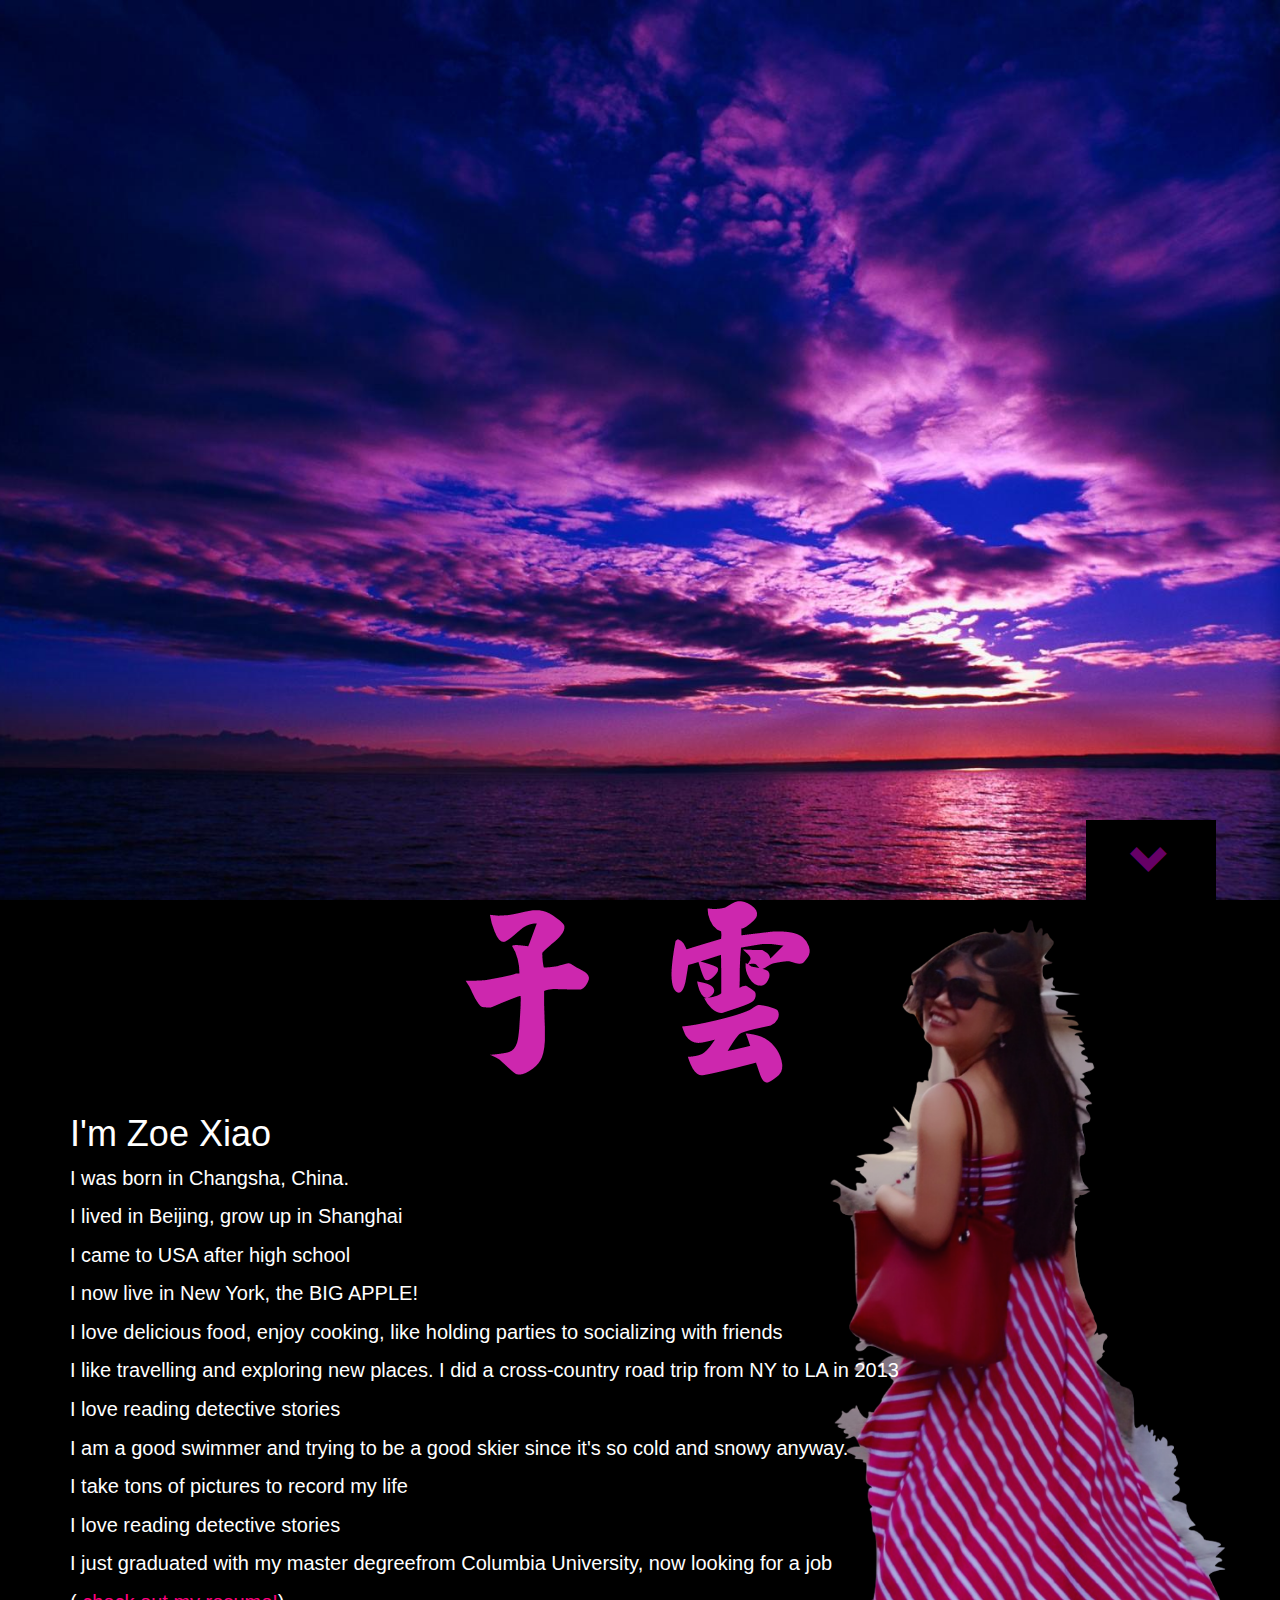
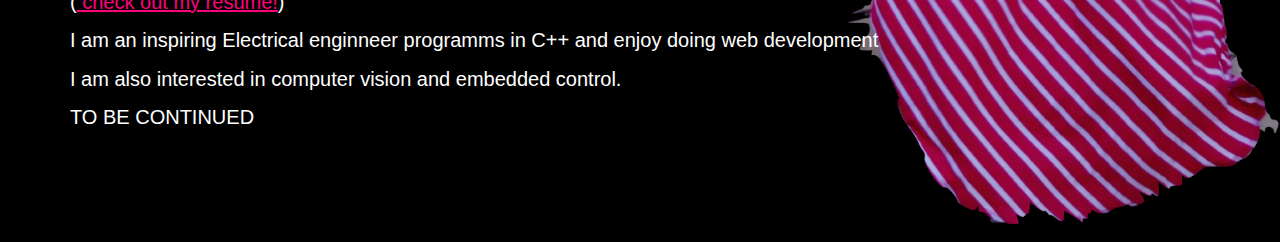
==== index.html @ f839dc93 "version 0.0" ====
<!DOCTYPE html>
<html lang="en">
  <head>
  	<meta charset="utf-8">
    <meta http-equiv="X-UA-Compatible" content="IE=edge">
    <meta name="author" content="Zoe Xiao">
    <meta name="description" content="Zoe Xiao's personal website">
    <meta name="viewport" content="width=device-width, initial-scale=1">

    <title>Violet Clouds</title>

    <!-- jQuery-UI core CSS -->
    <link href="./css/jquery/jquery-ui.min.css" rel="stylesheet">
  	<!-- Bootstrap core CSS -->
    <link href="./css/bootstrap.min.css" rel="stylesheet">
    <!-- Customerize CSS -->
  	<link rel="stylesheet" type="text/css" href="./css/style.css">

  	<!-- jQuery core JavaScript -->
    <script src="./js/jquery/jquery.js"></script>
  	<!-- Bootstrap core JavaScript -->
    <script src="./js/bootstrap.min.js"></script>
    <!-- jQuery-UI core JavaScript -->
    <script src="./js/jquery/jquery-ui.min.js"></script>
    <!-- BouncingEffect core JavaScript -->
    <script type="text/javascript" src="http://code.jquery.com/jquery-1.10.2.min.js"></script>
    <script type="text/javascript" src="http://s3.amazonaws.com/codecademy-content/courses/hour-of-code/js/alphabet.js"></script>
  </head>
  <body>
  	<div class="top ">
  		<div class="container-fluid hidden-xs">
  		<!-- BouncingEffect JavaScript -->
  			<div class="canvas">
  				<canvas id="myCanvas"></canvas> 
	    		<script type="text/javascript" src="http://s3.amazonaws.com/codecademy-content/courses/hour-of-code/js/bubbles.js"></script>
	    		<script type="text/javascript" src="./js/main.js"></script>
	    	</div>
		</div>
	    <div class="container-fluid visible-xs">
	    	<div class="row">
	    	<div class="col-xs-12">
	    	<img class="img-responsive" style="margin:auto auto;"src="./css/img/ziyun.PNG">
	    	<h1 class="text-center"> Violet Clouds</h1>
	    	</div>
			</div>
	    </div>
	    <a href="#profile" class="side-bar">	
			<span class="glyphicon glyphicon-chevron-down"></span>
		</a>
	</div>
	<div id="profile">
		<div class="container-fluid hidden-xs">
			<div class="row">
	    	<div class="col-xs-12 col-md-8 col-lg-6 col-md-offset-2 col-lg-offset-3">
	    	<img class="img-responsive" style="margin:auto auto;"src="./css/img/ziyun.PNG">
	    	</div>
			</div>
		</div>
		<div class="container">
      		  <h1>I'm Zoe Xiao</h1>
		      <p>I was born in Changsha, China.</p>
		      <p>I lived in Beijing, grow up in Shanghai</p>
		      <p>I came to USA after high school </p>
		      <p>I now live in New York, the BIG APPLE!</p>
		      <p>I love delicious food, enjoy cooking, like holding parties to socializing with friends</p>
		      <p>I like travelling and exploring new places. I did a cross-country road trip from NY to LA in 2013</p>
		      <p>I love reading detective stories</p>
		      <p>I am a good swimmer and trying to be a good skier since it's so cold and snowy anyway.</p>
		      <p>I take tons of pictures to record my life </p>
		      <p>I love reading detective stories</p>
		      <p>I just graduated with my master degreefrom Columbia University, now looking for a job </p>
		      <p>(<a href="resume.html"> check out my resume!</a>)</p>
		      <p>I am an inspiring Electrical enginneer programms in C++ and enjoy doing web development</p>
		      <p>I am also interested in computer vision and embedded control.</p>
		      <p> TO BE CONTINUED </p>
    	</div>
	</div>
  </body>
</html>
---- css/style.css ----
* {
	margin: 0;
	padding: 0;
	color: white;
	font-size: 20px;
}
body{
	background-color: #000000;
}
a,a:focus,a:hover{
	color:#FF007F;
	text-decoration: underline;
}
a:focus,a:hover{
	font-size: larger;
}

div.top{
	height: 100vh;
	background: no-repeat center right fixed url("./img/purplecloud.jpg");
	-webkit-background-size: 100%; 
    -moz-background-size: 100%; 
    -o-background-size: 100%; 
    background-size: 100%; 
	
	-webkit-background-size: cover;
	-moz-background-size: cover;
	-o-background-size: cover;
	background-size: cover;
}

div.canvas{
	width: 1000px;
	margin-left: auto;
	margin-right: auto;
}
h1.top{
	text-align: center;
}

a.side-bar{
	height: 80px; 
	width: 130px; 
	display: block; 
	position: absolute; 
	bottom: 0px; 
	right: 5%; 
	background-color: #000000; 
	text-align: center;
	z-index: 6;
}
.top .side-bar .glyphicon { 
	color: #660066; 
	font-size: 40px; 
	padding-right: 2px; 
	padding-top: 20px; 
	
	-webkit-animation: wiggle 3s; /* Chrome, Safari, Opera */
    animation: wiggle 3s;
	animation-timing-function: linear;
	animation-iteration-count: infinite;
	animation-direction: normal;
}
.top .side-bar:hover .glyphicon { font-size:50px; padding-top: 25px; }
@-webkit-keyframes wiggle
	0% {padding-top: 20px;}
	50% {padding-top: 30px;}
	100% {padding-top: 20px;}
}
@keyframes wiggle {
	0% {padding-top: 20px;}
	50% {padding-top: 30px;}
	100% {padding-top: 20px;}
}

div#profile{
	background: no-repeat right url("./img/profile2.png") black;
	background-size: 50vh;
	padding-bottom: 100px;
}
/********************************/
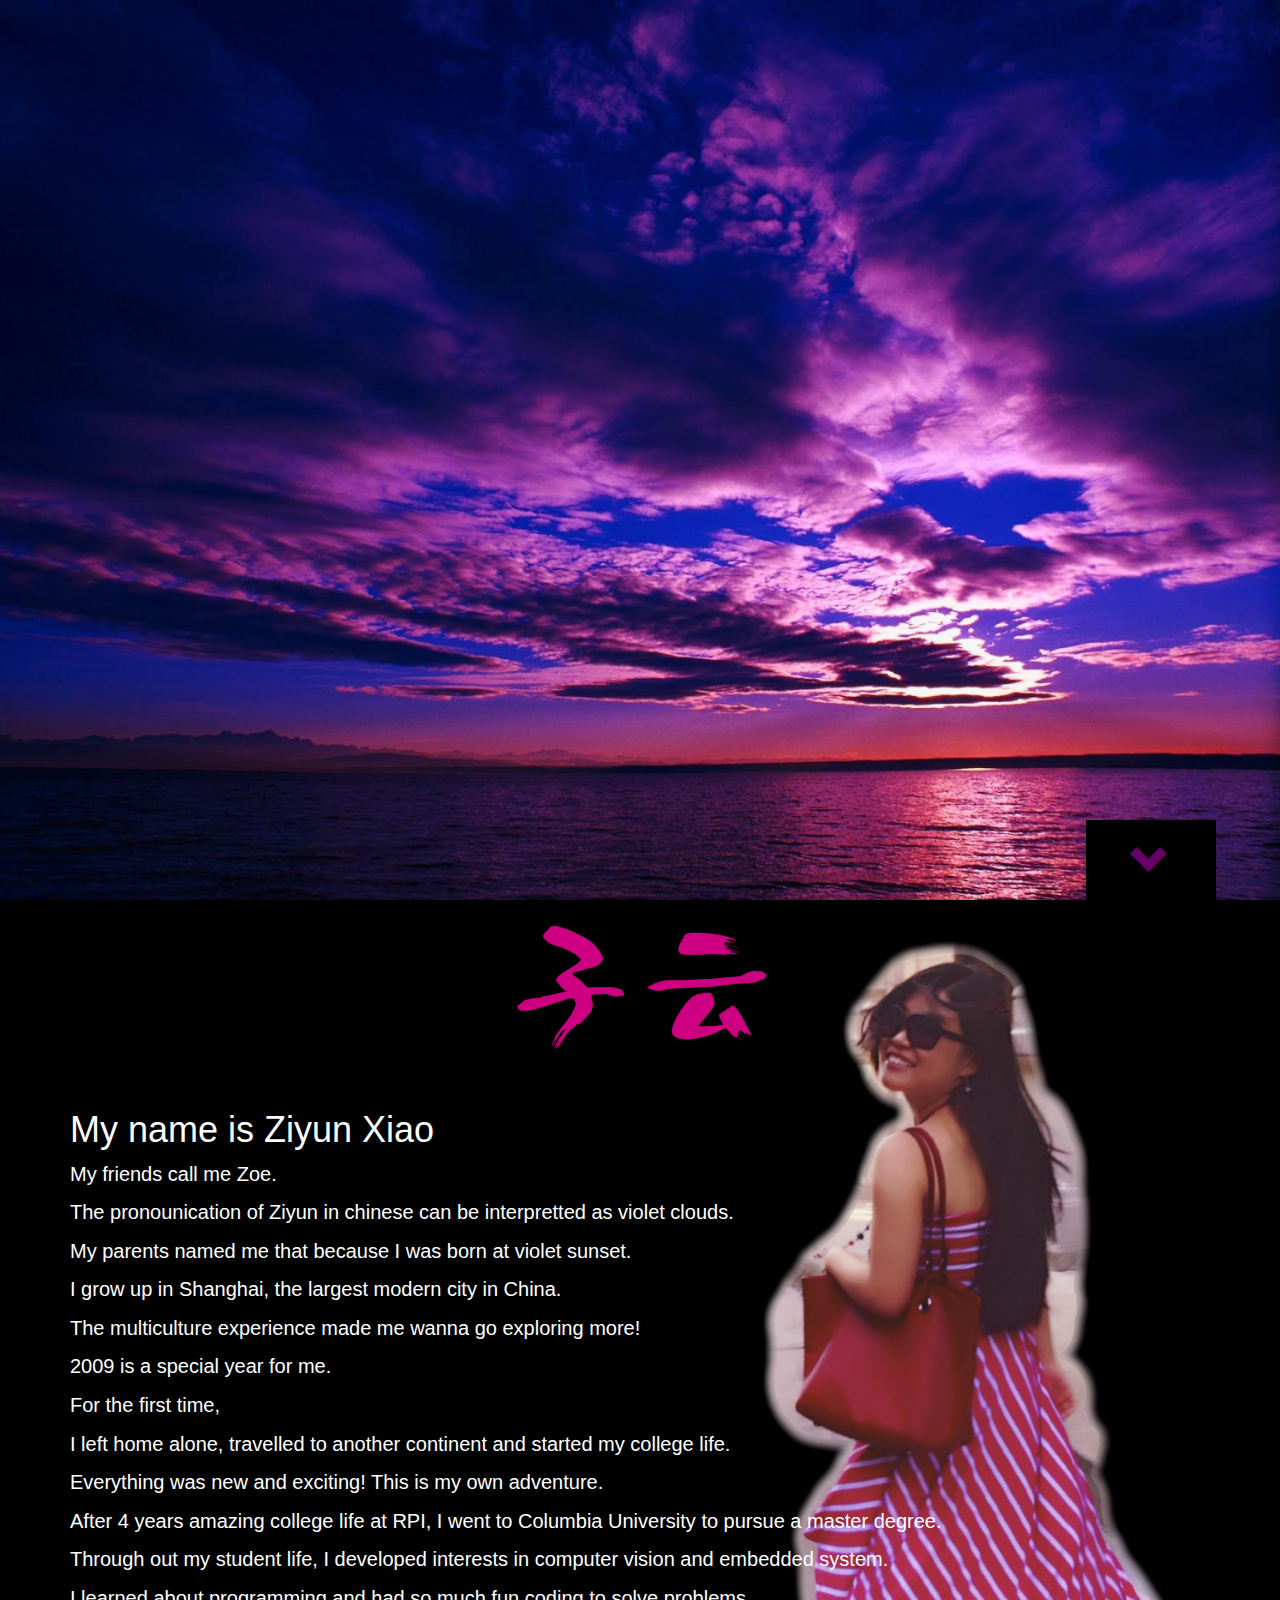
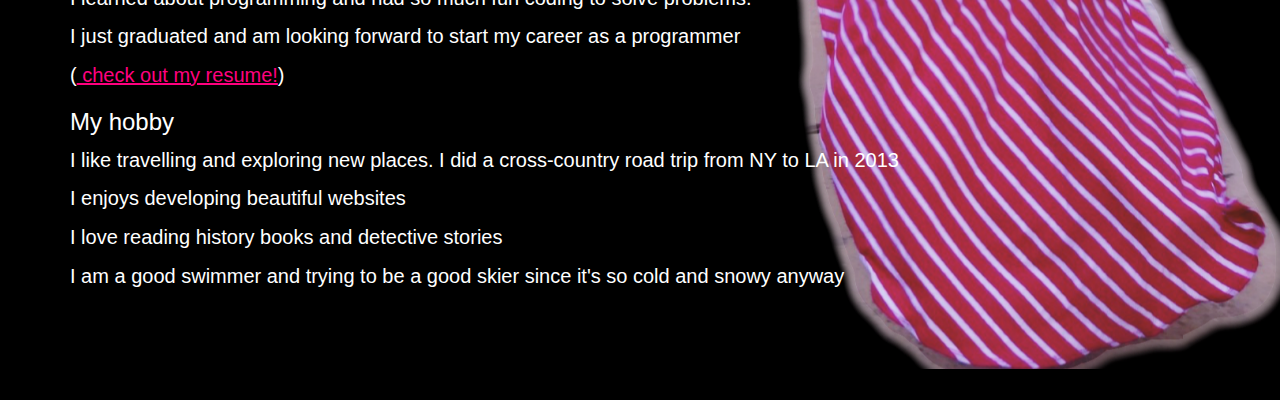
==== commit e7a28af2: "version 0.1" ====
--- a/index.html
+++ b/index.html
@@ -3,8 +3,8 @@
   <head>
   	<meta charset="utf-8">
     <meta http-equiv="X-UA-Compatible" content="IE=edge">
-    <meta name="author" content="Zoe Xiao">
-    <meta name="description" content="Zoe Xiao's personal website">
+    <meta name="author" content="Ziyun Xiao">
+    <meta name="description" content="Ziyun Xiao's Personal Website">
     <meta name="viewport" content="width=device-width, initial-scale=1">
 
     <title>Violet Clouds</title>
@@ -57,22 +57,26 @@
 			</div>
 		</div>
 		<div class="container">
-      		  <h1>I'm Zoe Xiao</h1>
-		      <p>I was born in Changsha, China.</p>
-		      <p>I lived in Beijing, grow up in Shanghai</p>
-		      <p>I came to USA after high school </p>
-		      <p>I now live in New York, the BIG APPLE!</p>
-		      <p>I love delicious food, enjoy cooking, like holding parties to socializing with friends</p>
+      		  <h1>My name is Ziyun Xiao</h1>
+      		  <p>My friends call me Zoe.</p>
+      		  <p>The pronounication of Ziyun in chinese can be interpretted as violet clouds.</p>
+      		  <P>My parents named me that because I was born at violet sunset.</p>
+		      <p>I grow up in Shanghai, the largest modern city in China.</p>
+		      <p>The multiculture experience made me wanna go exploring more!</p>
+		      <p>2009 is a special year for me. </P>
+		      <P>For the first time, </p>
+		      <P>I left home alone, travelled to another continent and started my college life.</p>
+		      <p>Everything was new and exciting! This is my own adventure.</p>
+		      <p>After 4 years amazing college life at RPI, I went to Columbia University to pursue a master degree.</p>
+		      <p>Through out my student life, I developed interests in computer vision and embedded system.</p>
+		      <p>I learned about programming and had so much fun coding to solve problems.</p>
+		      <p>I just graduated and am looking forward to start my career as a programmer </p>
+		      <p>(<a href="resume.html"> check out my resume!</a>)</p>
+		      <h3>My hobby</h3>
 		      <p>I like travelling and exploring new places. I did a cross-country road trip from NY to LA in 2013</p>
-		      <p>I love reading detective stories</p>
-		      <p>I am a good swimmer and trying to be a good skier since it's so cold and snowy anyway.</p>
-		      <p>I take tons of pictures to record my life </p>
-		      <p>I love reading detective stories</p>
-		      <p>I just graduated with my master degreefrom Columbia University, now looking for a job </p>
-		      <p>(<a href="resume.html"> check out my resume!</a>)</p>
-		      <p>I am an inspiring Electrical enginneer programms in C++ and enjoy doing web development</p>
-		      <p>I am also interested in computer vision and embedded control.</p>
-		      <p> TO BE CONTINUED </p>
+		      <p>I enjoys developing beautiful websites</p>
+		      <p>I love reading history books and detective stories</p>
+		      <p>I am a good swimmer and trying to be a good skier since it's so cold and snowy anyway</p>
     	</div>
 	</div>
   </body>
--- a/css/style.css
+++ b/css/style.css
@@ -74,8 +74,8 @@
 }
 
 div#profile{
-	background: no-repeat right url("./img/profile2.png") black;
-	background-size: 50vh;
+	background: no-repeat right url("./img/figure.png") black;
+	background-size: 60vh;
 	padding-bottom: 100px;
 }
 /********************************/
